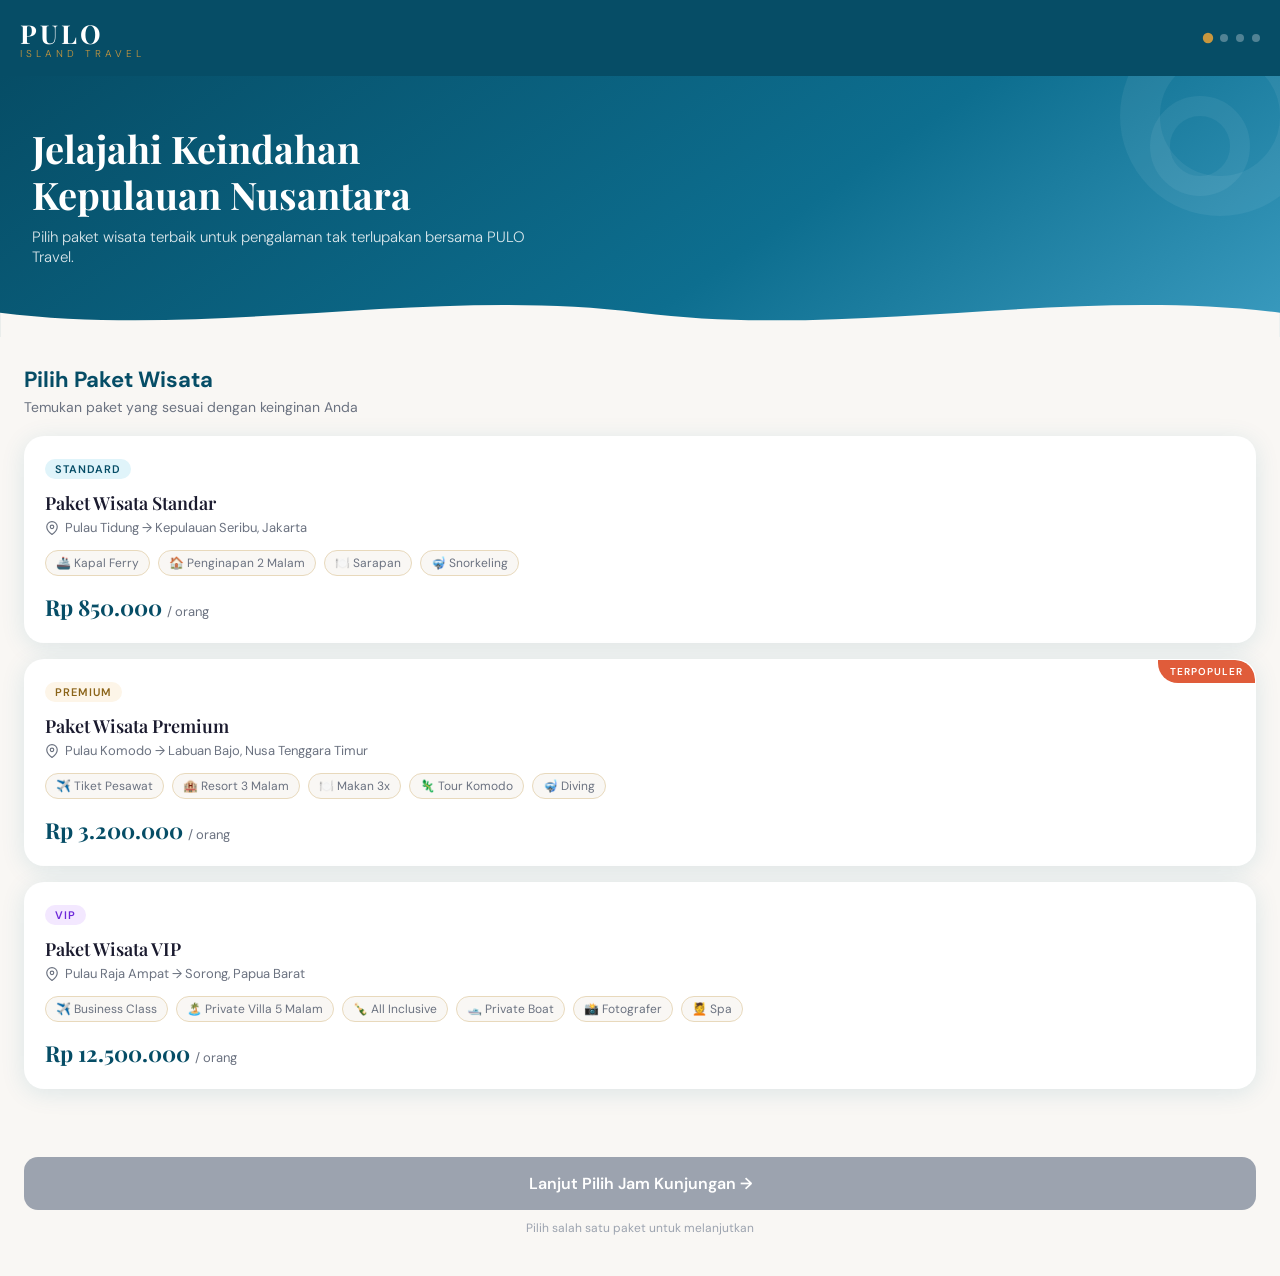
==== index.html @ 025a425e "Rename pulo-travel.html to index.html" ====
<!DOCTYPE html>
<html lang="id">
<head>
<meta charset="UTF-8">
<meta name="viewport" content="width=device-width, initial-scale=1.0, maximum-scale=1.0">
<title>PULO — Island Travel Booking</title>
<link href="https://fonts.googleapis.com/css2?family=Playfair+Display:wght@400;600;700&family=DM+Sans:wght@300;400;500;600&display=swap" rel="stylesheet">
<style>
  *,*::before,*::after{box-sizing:border-box;margin:0;padding:0}
  :root{
    --sea:#0d6e8f;--sea-light:#e0f4fa;--sea-mid:#3a9bbf;--sea-dark:#064d66;
    --sand:#f7f0e3;--sand-deep:#e8d9bc;--coral:#e05c3a;--coral-light:#fdf1ee;
    --gold:#c8973e;--gold-light:#fdf5e8;
    --text:#1a1a2e;--text-muted:#6b7280;--text-light:#9ca3af;
    --white:#ffffff;--bg:#f9f7f4;
    --r:14px;--r-lg:20px;--r-xl:28px;
    --shadow:0 4px 24px rgba(13,110,143,0.12);
    --shadow-lg:0 8px 40px rgba(13,110,143,0.18);
  }
  html{scroll-behavior:smooth}
  body{font-family:'DM Sans',sans-serif;background:var(--bg);color:var(--text);min-height:100vh;overflow-x:hidden}
  h1,h2,h3,h4{font-family:'Playfair Display',serif}

  /* PAGE SYSTEM */
  .page{display:none;min-height:100vh;animation:fadeIn 0.4s ease}
  .page.active{display:block}
  @keyframes fadeIn{from{opacity:0;transform:translateY(16px)}to{opacity:1;transform:translateY(0)}}

  /* HEADER */
  .header{background:var(--sea-dark);padding:16px 20px;display:flex;align-items:center;justify-content:space-between;position:sticky;top:0;z-index:100}
  .logo{font-family:'Playfair Display',serif;font-size:26px;font-weight:700;color:var(--white);letter-spacing:3px}
  .logo span{color:var(--gold);font-size:10px;display:block;letter-spacing:4px;font-family:'DM Sans',sans-serif;font-weight:300;margin-top:-4px}
  .step-indicator{display:flex;gap:8px;align-items:center}
  .step-dot{width:8px;height:8px;border-radius:50%;background:rgba(255,255,255,0.3);transition:all 0.3s}
  .step-dot.active{background:var(--gold);transform:scale(1.3)}
  .step-dot.done{background:rgba(255,255,255,0.7)}

  /* HERO */
  .hero{position:relative;overflow:hidden;background:linear-gradient(145deg,var(--sea-dark) 0%,var(--sea) 60%,var(--sea-mid) 100%);padding:40px 20px 60px;color:var(--white)}
  .hero-waves{position:absolute;bottom:-2px;left:0;right:0}
  .hero h2{font-size:clamp(26px,5vw,38px);font-weight:700;line-height:1.2;margin-bottom:10px}
  .hero p{font-size:15px;opacity:0.85;font-weight:300;max-width:500px}
  .wave-decoration{position:absolute;top:-60px;right:-40px;width:200px;height:200px;border-radius:50%;border:40px solid rgba(255,255,255,0.06)}
  .wave-decoration2{position:absolute;top:20px;right:30px;width:100px;height:100px;border-radius:50%;border:20px solid rgba(255,255,255,0.06)}

  /* CARDS */
  .section{padding:24px 16px}
  .card{background:var(--white);border-radius:var(--r-lg);padding:20px;margin-bottom:16px;box-shadow:var(--shadow);border:1.5px solid transparent;cursor:pointer;transition:all 0.25s;position:relative;overflow:hidden}
  .card:hover{transform:translateY(-2px);box-shadow:var(--shadow-lg)}
  .card.selected{border-color:var(--sea);background:linear-gradient(135deg,#f0fafd,var(--white))}
  .card.selected::after{content:'✓';position:absolute;top:14px;right:16px;width:28px;height:28px;background:var(--sea);color:white;border-radius:50%;display:flex;align-items:center;justify-content:center;font-size:14px;font-weight:600}
  .card-badge{display:inline-block;font-size:11px;font-weight:600;padding:3px 10px;border-radius:20px;text-transform:uppercase;letter-spacing:1px;margin-bottom:12px}
  .badge-standard{background:var(--sea-light);color:var(--sea-dark)}
  .badge-premium{background:var(--gold-light);color:#8b6419}
  .badge-vip{background:#f3e8ff;color:#6d28d9}
  .card-title{font-size:18px;font-weight:600;margin-bottom:4px}
  .card-dest{font-size:13px;color:var(--text-muted);margin-bottom:14px;display:flex;align-items:center;gap:6px}
  .card-dest svg{flex-shrink:0}
  .card-features{display:flex;flex-wrap:wrap;gap:8px;margin-bottom:16px}
  .feature-tag{font-size:12px;background:var(--bg);color:var(--text-muted);padding:4px 10px;border-radius:20px;border:1px solid var(--sand-deep)}
  .card-price{font-family:'Playfair Display',serif;font-size:22px;font-weight:700;color:var(--sea-dark)}
  .card-price span{font-size:13px;font-family:'DM Sans',sans-serif;font-weight:400;color:var(--text-muted)}
  .popular-badge{position:absolute;top:0;right:0;background:var(--coral);color:white;font-size:10px;font-weight:600;padding:5px 12px;border-radius:0 var(--r-lg) 0 var(--r-lg);letter-spacing:1px}

  /* BUTTONS */
  .btn{width:100%;padding:16px;border:none;border-radius:var(--r);font-family:'DM Sans',sans-serif;font-size:16px;font-weight:600;cursor:pointer;transition:all 0.2s;display:flex;align-items:center;justify-content:center;gap:8px}
  .btn-primary{background:var(--sea-dark);color:var(--white)}
  .btn-primary:hover{background:var(--sea);transform:translateY(-1px)}
  .btn-primary:active{transform:scale(0.98)}
  .btn-primary:disabled{background:var(--text-light);cursor:not-allowed;transform:none}
  .btn-outline{background:transparent;color:var(--sea-dark);border:2px solid var(--sea-dark)}
  .btn-outline:hover{background:var(--sea-light)}
  .btn-coral{background:var(--coral);color:white}
  .btn-coral:hover{background:#c44e2e}
  .btn-ghost{background:transparent;color:var(--text-muted);border:1.5px solid var(--sand-deep)}
  .btn-ghost:hover{background:var(--sand)}
  .btn-group{display:flex;flex-direction:column;gap:10px;padding:20px 16px 32px}
  .btn-row{display:flex;gap:10px}
  .btn-row .btn{flex:1}

  /* TIME SLOTS */
  .time-slot{background:var(--white);border-radius:var(--r);padding:18px 20px;margin-bottom:12px;border:2px solid var(--sand-deep);cursor:pointer;transition:all 0.2s;display:flex;align-items:center;gap:16px}
  .time-slot:hover{border-color:var(--sea-mid);background:var(--sea-light)}
  .time-slot.selected{border-color:var(--sea);background:linear-gradient(135deg,#e0f4fa,var(--white))}
  .time-icon{width:48px;height:48px;border-radius:12px;display:flex;align-items:center;justify-content:center;font-size:22px;flex-shrink:0}
  .slot-morning .time-icon{background:#fff8e1}
  .slot-afternoon .time-icon{background:#fff3e0}
  .slot-evening .time-icon{background:#e8eaf6}
  .slot-info h4{font-size:16px;font-weight:600;margin-bottom:2px}
  .slot-info p{font-size:13px;color:var(--text-muted)}
  .slot-time{margin-left:auto;font-family:'Playfair Display',serif;font-size:20px;font-weight:700;color:var(--sea-dark)}
  .time-slot.selected .slot-time{color:var(--sea)}

  /* FORM */
  .form-group{margin-bottom:18px}
  .form-label{display:block;font-size:13px;font-weight:600;color:var(--text-muted);margin-bottom:8px;text-transform:uppercase;letter-spacing:0.5px}
  .form-input{width:100%;padding:14px 16px;border:2px solid var(--sand-deep);border-radius:var(--r);font-size:15px;font-family:'DM Sans',sans-serif;background:var(--white);color:var(--text);transition:border-color 0.2s;outline:none}
  .form-input:focus{border-color:var(--sea);background:#fafeff}
  .form-input::placeholder{color:var(--text-light)}
  .radio-group{display:flex;gap:10px}
  .radio-opt{flex:1;padding:12px;border:2px solid var(--sand-deep);border-radius:var(--r);cursor:pointer;text-align:center;font-size:14px;font-weight:500;transition:all 0.2s;color:var(--text-muted)}
  .radio-opt.selected{border-color:var(--sea);background:var(--sea-light);color:var(--sea-dark);font-weight:600}
  .age-input{display:flex;align-items:center;gap:12px}
  .age-btn{width:44px;height:44px;border:2px solid var(--sand-deep);border-radius:10px;font-size:20px;font-weight:300;cursor:pointer;display:flex;align-items:center;justify-content:center;background:var(--white);color:var(--text);transition:all 0.2s;flex-shrink:0}
  .age-btn:hover{border-color:var(--sea);color:var(--sea)}
  .age-display{flex:1;text-align:center;font-size:28px;font-family:'Playfair Display',serif;font-weight:700;color:var(--sea-dark)}

  /* MODAL CONFIRM */
  .modal-overlay{position:fixed;inset:0;background:rgba(6,77,102,0.5);z-index:200;display:flex;align-items:flex-end;justify-content:center;padding:0;opacity:0;pointer-events:none;transition:opacity 0.3s}
  .modal-overlay.show{opacity:1;pointer-events:all}
  .modal{background:var(--white);border-radius:var(--r-xl) var(--r-xl) 0 0;padding:28px 20px 40px;width:100%;max-width:500px;transform:translateY(100%);transition:transform 0.35s cubic-bezier(0.34,1.56,0.64,1)}
  .modal-overlay.show .modal{transform:translateY(0)}
  .modal-handle{width:44px;height:4px;background:var(--sand-deep);border-radius:2px;margin:0 auto 20px}
  .modal h3{font-size:20px;margin-bottom:8px}
  .modal p{font-size:14px;color:var(--text-muted);margin-bottom:24px;line-height:1.6}
  .modal-buttons{display:flex;flex-direction:column;gap:10px}

  /* SUMMARY PAGE */
  .summary-section{background:var(--white);border-radius:var(--r-lg);padding:20px;margin-bottom:16px;box-shadow:0 2px 12px rgba(0,0,0,0.05)}
  .summary-header{display:flex;align-items:center;gap:10px;margin-bottom:16px;padding-bottom:12px;border-bottom:1.5px solid var(--sand)}
  .summary-icon{width:36px;height:36px;border-radius:10px;background:var(--sea-light);display:flex;align-items:center;justify-content:center;font-size:18px}
  .summary-title{font-size:15px;font-weight:600;color:var(--sea-dark)}
  .summary-row{display:flex;justify-content:space-between;align-items:flex-start;padding:8px 0;border-bottom:1px solid var(--bg)}
  .summary-row:last-child{border-bottom:none}
  .summary-key{font-size:13px;color:var(--text-muted);flex:1}
  .summary-val{font-size:14px;font-weight:500;color:var(--text);text-align:right;flex:1.2}
  .total-section{background:var(--sea-dark);border-radius:var(--r-lg);padding:20px;margin-bottom:16px;color:white}
  .total-section .t1{font-size:13px;opacity:0.7;margin-bottom:4px}
  .total-section .t2{font-family:'Playfair Display',serif;font-size:28px;font-weight:700}
  .total-section .t3{font-size:12px;opacity:0.6;margin-top:4px}
  .booking-id{background:var(--gold-light);border:1.5px dashed var(--gold);border-radius:var(--r);padding:14px 16px;text-align:center;margin-bottom:16px}
  .booking-id span{font-size:11px;color:var(--gold);font-weight:600;text-transform:uppercase;letter-spacing:1px;display:block;margin-bottom:4px}
  .booking-id strong{font-family:'Playfair Display',serif;font-size:20px;color:#8b6419;letter-spacing:2px}
  .success-banner{background:linear-gradient(135deg,#e8f5e9,#f1f8e9);border:1.5px solid #a5d6a7;border-radius:var(--r-lg);padding:16px 20px;margin-bottom:16px;display:flex;gap:14px;align-items:flex-start}
  .success-icon{font-size:24px;flex-shrink:0;margin-top:2px}
  .success-text h4{font-size:14px;color:#2e7d32;font-weight:600;margin-bottom:4px}
  .success-text p{font-size:13px;color:#388e3c;line-height:1.5}

  /* SECTION TITLE */
  .section-title{font-size:22px;font-weight:700;color:var(--sea-dark);margin-bottom:4px}
  .section-sub{font-size:14px;color:var(--text-muted);margin-bottom:20px}

  /* PAGE HEADER for inner pages */
  .page-header{background:var(--sea-dark);padding:20px 16px;color:var(--white)}
  .back-btn{display:flex;align-items:center;gap:8px;background:rgba(255,255,255,0.12);border:none;color:white;padding:8px 14px;border-radius:30px;font-size:13px;font-weight:500;cursor:pointer;margin-bottom:14px;font-family:'DM Sans',sans-serif}
  .back-btn:hover{background:rgba(255,255,255,0.2)}
  .page-title{font-size:22px;font-weight:700;line-height:1.3}
  .page-subtitle{font-size:13px;opacity:0.75;margin-top:4px}
  .progress-bar{height:3px;background:rgba(255,255,255,0.15);margin-top:16px;border-radius:2px;overflow:hidden}
  .progress-fill{height:100%;background:var(--gold);border-radius:2px;transition:width 0.5s ease}

  /* Selected package info pill */
  .pkg-pill{display:flex;align-items:center;gap:10px;background:rgba(255,255,255,0.12);border-radius:var(--r);padding:10px 14px;margin-bottom:16px}
  .pkg-pill .pkg-name{font-size:14px;font-weight:600}
  .pkg-pill .pkg-price{margin-left:auto;font-size:13px;opacity:0.85}

  @media(min-width:500px){
    .hero{padding:50px 32px 70px}
    .section{padding:28px 24px}
    .btn-group{padding:24px 24px 40px}
    .time-slot{padding:20px 24px}
  }
</style>
</head>
<body>

<!-- ===== PAGE 1: PILIH PAKET ===== -->
<div class="page active" id="page1">
  <header class="header">
    <div class="logo">PULO<span>ISLAND TRAVEL</span></div>
    <div class="step-indicator">
      <div class="step-dot active" id="d1"></div>
      <div class="step-dot" id="d2"></div>
      <div class="step-dot" id="d3"></div>
      <div class="step-dot" id="d4"></div>
    </div>
  </header>

  <div class="hero">
    <div class="wave-decoration"></div>
    <div class="wave-decoration2"></div>
    <h2>Jelajahi Keindahan<br>Kepulauan Nusantara</h2>
    <p>Pilih paket wisata terbaik untuk pengalaman tak terlupakan bersama PULO Travel.</p>
    <svg class="hero-waves" viewBox="0 0 1440 60" fill="none" xmlns="http://www.w3.org/2000/svg">
      <path d="M0,30 C240,60 480,0 720,30 C960,60 1200,0 1440,30 L1440,60 L0,60 Z" fill="#f9f7f4"/>
    </svg>
  </div>

  <div class="section">
    <p class="section-title">Pilih Paket Wisata</p>
    <p class="section-sub">Temukan paket yang sesuai dengan keinginan Anda</p>

    <!-- STANDARD -->
    <div class="card" id="card-standard" onclick="selectPackage('standard')">
      <span class="card-badge badge-standard">Standard</span>
      <h3 class="card-title">Paket Wisata Standar</h3>
      <p class="card-dest">
        <svg width="14" height="14" viewBox="0 0 24 24" fill="none" stroke="currentColor" stroke-width="2"><path d="M21 10c0 7-9 13-9 13s-9-6-9-13a9 9 0 0 1 18 0z"/><circle cx="12" cy="10" r="3"/></svg>
        Pulau Tidung → Kepulauan Seribu, Jakarta
      </p>
      <div class="card-features">
        <span class="feature-tag">🚢 Kapal Ferry</span>
        <span class="feature-tag">🏠 Penginapan 2 Malam</span>
        <span class="feature-tag">🍽️ Sarapan</span>
        <span class="feature-tag">🤿 Snorkeling</span>
      </div>
      <div class="card-price">Rp 850.000 <span>/ orang</span></div>
    </div>

    <!-- PREMIUM -->
    <div class="card" id="card-premium" onclick="selectPackage('premium')">
      <span class="popular-badge">TERPOPULER</span>
      <span class="card-badge badge-premium">Premium</span>
      <h3 class="card-title">Paket Wisata Premium</h3>
      <p class="card-dest">
        <svg width="14" height="14" viewBox="0 0 24 24" fill="none" stroke="currentColor" stroke-width="2"><path d="M21 10c0 7-9 13-9 13s-9-6-9-13a9 9 0 0 1 18 0z"/><circle cx="12" cy="10" r="3"/></svg>
        Pulau Komodo → Labuan Bajo, Nusa Tenggara Timur
      </p>
      <div class="card-features">
        <span class="feature-tag">✈️ Tiket Pesawat</span>
        <span class="feature-tag">🏨 Resort 3 Malam</span>
        <span class="feature-tag">🍽️ Makan 3x</span>
        <span class="feature-tag">🦎 Tour Komodo</span>
        <span class="feature-tag">🤿 Diving</span>
      </div>
      <div class="card-price">Rp 3.200.000 <span>/ orang</span></div>
    </div>

    <!-- VIP -->
    <div class="card" id="card-vip" onclick="selectPackage('vip')">
      <span class="card-badge" style="background:#f3e8ff;color:#6d28d9">VIP</span>
      <h3 class="card-title">Paket Wisata VIP</h3>
      <p class="card-dest">
        <svg width="14" height="14" viewBox="0 0 24 24" fill="none" stroke="currentColor" stroke-width="2"><path d="M21 10c0 7-9 13-9 13s-9-6-9-13a9 9 0 0 1 18 0z"/><circle cx="12" cy="10" r="3"/></svg>
        Pulau Raja Ampat → Sorong, Papua Barat
      </p>
      <div class="card-features">
        <span class="feature-tag">✈️ Business Class</span>
        <span class="feature-tag">🏝️ Private Villa 5 Malam</span>
        <span class="feature-tag">🍾 All Inclusive</span>
        <span class="feature-tag">🛥️ Private Boat</span>
        <span class="feature-tag">📸 Fotografer</span>
        <span class="feature-tag">💆 Spa</span>
      </div>
      <div class="card-price">Rp 12.500.000 <span>/ orang</span></div>
    </div>
  </div>

  <div class="btn-group">
    <button class="btn btn-primary" id="btn-next1" disabled onclick="goToPage(2)">
      Lanjut Pilih Jam Kunjungan →
    </button>
    <p style="text-align:center;font-size:12px;color:var(--text-light)">Pilih salah satu paket untuk melanjutkan</p>
  </div>
</div>

<!-- ===== PAGE 2: PILIH JAM ===== -->
<div class="page" id="page2">
  <div class="page-header">
    <button class="back-btn" onclick="goToPage(1)">← Kembali</button>
    <h2 class="page-title">Pilih Jam Kunjungan</h2>
    <p class="page-subtitle">Tentukan waktu terbaik untuk wisata Anda</p>
    <div class="progress-bar"><div class="progress-fill" style="width:50%"></div></div>
  </div>

  <div class="section">
    <div class="pkg-pill" id="pkg-pill-p2">
      <span>🏝️</span>
      <span class="pkg-name" id="p2-pkg-name">Paket Premium</span>
      <span class="pkg-price" id="p2-pkg-price">Rp 3.200.000</span>
    </div>

    <p class="section-title">Sesi Kunjungan</p>
    <p class="section-sub">Pilih satu sesi waktu kunjungan ke destinasi wisata</p>

    <div class="time-slot slot-morning" id="slot-morning" onclick="selectSlot('morning')">
      <div class="time-icon">🌅</div>
      <div class="slot-info">
        <h4>Sesi Pagi</h4>
        <p>Udara segar, cahaya emas — terbaik untuk foto alam</p>
      </div>
      <div class="slot-time">07:00</div>
    </div>

    <div class="time-slot slot-afternoon" id="slot-afternoon" onclick="selectSlot('afternoon')">
      <div class="time-icon">☀️</div>
      <div class="slot-info">
        <h4>Sesi Siang</h4>
        <p>Aktivitas air penuh semangat di bawah terik matahari</p>
      </div>
      <div class="slot-time">13:00</div>
    </div>

    <div class="time-slot slot-evening" id="slot-evening" onclick="selectSlot('evening')">
      <div class="time-icon">🌇</div>
      <div class="slot-info">
        <h4>Sesi Sore</h4>
        <p>Sunset terbaik dan suasana romantis menjelang malam</p>
      </div>
      <div class="slot-time">16:30</div>
    </div>
  </div>

  <div class="btn-group">
    <button class="btn btn-primary" id="btn-next2" disabled onclick="goToPage(3)">
      Lanjut Isi Data Diri →
    </button>
    <button class="btn btn-ghost" onclick="goToPage(1)">← Kembali ke Pilih Paket</button>
  </div>
</div>

<!-- ===== PAGE 3: DATA DIRI ===== -->
<div class="page" id="page3">
  <div class="page-header">
    <button class="back-btn" onclick="goToPage(2)">← Kembali</button>
    <h2 class="page-title">Data Diri Pemesan</h2>
    <p class="page-subtitle">Lengkapi informasi Anda dengan benar</p>
    <div class="progress-bar"><div class="progress-fill" style="width:75%"></div></div>
  </div>

  <div class="section">
    <div class="pkg-pill" id="pkg-pill-p3">
      <span>🏝️</span>
      <span class="pkg-name" id="p3-pkg-name">Paket Premium</span>
      <span style="margin-left:auto;font-size:12px;opacity:0.8" id="p3-slot-name">🌅 07:00 Pagi</span>
    </div>

    <div class="form-group">
      <label class="form-label">Nama Lengkap</label>
      <input class="form-input" type="text" id="inp-nama" placeholder="Masukkan nama lengkap Anda" oninput="checkForm()">
    </div>

    <div class="form-group">
      <label class="form-label">Jenis Kelamin</label>
      <div class="radio-group">
        <div class="radio-opt" id="opt-l" onclick="selectGender('Laki-laki')">👨 Laki-laki</div>
        <div class="radio-opt" id="opt-p" onclick="selectGender('Perempuan')">👩 Perempuan</div>
      </div>
    </div>

    <div class="form-group">
      <label class="form-label">Umur</label>
      <div class="age-input">
        <button class="age-btn" onclick="changeAge(-1)">−</button>
        <div class="age-display" id="age-display">25</div>
        <button class="age-btn" onclick="changeAge(1)">+</button>
      </div>
      <input type="hidden" id="inp-umur" value="25">
    </div>
  </div>

  <div class="btn-group">
    <button class="btn btn-primary" id="btn-next3" disabled onclick="showConfirm()">
      Lanjut ke Konfirmasi →
    </button>
    <button class="btn btn-ghost" onclick="goToPage(2)">← Kembali ke Pilih Jam</button>
  </div>
</div>

<!-- MODAL KONFIRMASI -->
<div class="modal-overlay" id="modal-confirm">
  <div class="modal">
    <div class="modal-handle"></div>
    <h3>Konfirmasi Pesanan</h3>
    <p>Apakah data yang Anda masukkan sudah benar? Pesanan akan segera diproses setelah konfirmasi.</p>
    <div style="background:var(--bg);border-radius:var(--r);padding:14px 16px;margin-bottom:20px">
      <div style="display:flex;justify-content:space-between;font-size:13px;margin-bottom:6px">
        <span style="color:var(--text-muted)">Nama</span>
        <strong id="confirm-nama">—</strong>
      </div>
      <div style="display:flex;justify-content:space-between;font-size:13px;margin-bottom:6px">
        <span style="color:var(--text-muted)">Paket</span>
        <strong id="confirm-paket">—</strong>
      </div>
      <div style="display:flex;justify-content:space-between;font-size:13px">
        <span style="color:var(--text-muted)">Total</span>
        <strong id="confirm-total" style="color:var(--sea-dark)">—</strong>
      </div>
    </div>
    <div class="modal-buttons">
      <button class="btn btn-primary" onclick="confirmBooking()">✓ Ya, Konfirmasi Pesanan</button>
      <button class="btn btn-ghost" onclick="closeConfirm()">✕ Batalkan — Koreksi Data</button>
    </div>
  </div>
</div>

<!-- ===== PAGE 4: RINGKASAN PESANAN ===== -->
<div class="page" id="page4">
  <div class="page-header">
    <h2 class="page-title">Pesanan Berhasil! 🎉</h2>
    <p class="page-subtitle">Detail pemesanan Anda tersimpan di bawah ini</p>
    <div class="progress-bar"><div class="progress-fill" style="width:100%"></div></div>
  </div>

  <div class="section">

    <div class="success-banner">
      <div class="success-icon">✅</div>
      <div class="success-text">
        <h4>Pesanan Dikonfirmasi</h4>
        <p>Tim PULO Travel akan menghubungi Anda dalam 1×24 jam untuk konfirmasi lebih lanjut.</p>
      </div>
    </div>

    <div class="booking-id">
      <span>Nomor Booking</span>
      <strong id="booking-number">PULO-240601-0001</strong>
    </div>

    <!-- DATA PAKET -->
    <div class="summary-section">
      <div class="summary-header">
        <div class="summary-icon">🏝️</div>
        <span class="summary-title">Detail Paket</span>
      </div>
      <div class="summary-row">
        <span class="summary-key">Nama Paket</span>
        <span class="summary-val" id="s-paket">—</span>
      </div>
      <div class="summary-row">
        <span class="summary-key">Destinasi</span>
        <span class="summary-val" id="s-dest">—</span>
      </div>
      <div class="summary-row">
        <span class="summary-key">Tujuan</span>
        <span class="summary-val" id="s-tujuan">—</span>
      </div>
      <div class="summary-row">
        <span class="summary-key">Fasilitas</span>
        <span class="summary-val" id="s-fasilitas">—</span>
      </div>
    </div>

    <!-- DATA JAM -->
    <div class="summary-section">
      <div class="summary-header">
        <div class="summary-icon">🕐</div>
        <span class="summary-title">Jadwal Kunjungan</span>
      </div>
      <div class="summary-row">
        <span class="summary-key">Sesi</span>
        <span class="summary-val" id="s-sesi">—</span>
      </div>
      <div class="summary-row">
        <span class="summary-key">Jam Kunjungan</span>
        <span class="summary-val" id="s-jam">—</span>
      </div>
    </div>

    <!-- DATA DIRI -->
    <div class="summary-section">
      <div class="summary-header">
        <div class="summary-icon">👤</div>
        <span class="summary-title">Data Pemesan</span>
      </div>
      <div class="summary-row">
        <span class="summary-key">Nama Lengkap</span>
        <span class="summary-val" id="s-nama">—</span>
      </div>
      <div class="summary-row">
        <span class="summary-key">Jenis Kelamin</span>
        <span class="summary-val" id="s-gender">—</span>
      </div>
      <div class="summary-row">
        <span class="summary-key">Umur</span>
        <span class="summary-val" id="s-umur">—</span>
      </div>
    </div>

    <!-- TOTAL HARGA -->
    <div class="total-section">
      <p class="t1">Total Pembayaran</p>
      <p class="t2" id="s-total">Rp 0</p>
      <p class="t3">Harga sudah termasuk pajak dan biaya layanan</p>
    </div>

  </div>

  <div class="btn-group">
    <button class="btn btn-primary" onclick="goToPage(1); resetAll()">
      Buat Pesanan Baru
    </button>
    <p style="text-align:center;font-size:12px;color:var(--text-light);padding-bottom:8px">
      Simpan nomor booking Anda sebagai referensi
    </p>
  </div>
</div>

<script>
  const packages = {
    standard: {
      name: 'Paket Standar',
      badge: 'Standard',
      dest: 'Pulau Tidung',
      tujuan: 'Kepulauan Seribu, Jakarta',
      price: 850000,
      priceStr: 'Rp 850.000',
      fasilitas: 'Kapal Ferry, Penginapan 2 Malam, Sarapan, Snorkeling'
    },
    premium: {
      name: 'Paket Premium',
      badge: 'Premium',
      dest: 'Pulau Komodo',
      tujuan: 'Labuan Bajo, Nusa Tenggara Timur',
      price: 3200000,
      priceStr: 'Rp 3.200.000',
      fasilitas: 'Tiket Pesawat, Resort 3 Malam, Makan 3x, Tour Komodo, Diving'
    },
    vip: {
      name: 'Paket VIP',
      badge: 'VIP',
      dest: 'Pulau Raja Ampat',
      tujuan: 'Sorong, Papua Barat',
      price: 12500000,
      priceStr: 'Rp 12.500.000',
      fasilitas: 'Business Class, Private Villa 5 Malam, All Inclusive, Private Boat, Fotografer, Spa'
    }
  };

  const slots = {
    morning: { name: 'Sesi Pagi', emoji: '🌅', time: '07:00', label: '07:00 — Sesi Pagi' },
    afternoon: { name: 'Sesi Siang', emoji: '☀️', time: '13:00', label: '13:00 — Sesi Siang' },
    evening: { name: 'Sesi Sore', emoji: '🌇', time: '16:30', label: '16:30 — Sesi Sore' }
  };

  let state = { pkg: null, slot: null, nama: '', gender: null, umur: 25 };

  function goToPage(n) {
    document.querySelectorAll('.page').forEach(p => p.classList.remove('active'));
    document.getElementById('page' + n).classList.add('active');
    document.querySelectorAll('.step-dot').forEach((d, i) => {
      d.classList.remove('active', 'done');
      if (i + 1 < n) d.classList.add('done');
      if (i + 1 === n) d.classList.add('active');
    });
    window.scrollTo(0, 0);
    if (n === 2) updatePage2();
    if (n === 3) updatePage3();
  }

  function selectPackage(key) {
    state.pkg = key;
    ['standard', 'premium', 'vip'].forEach(k => {
      document.getElementById('card-' + k).classList.toggle('selected', k === key);
    });
    document.getElementById('btn-next1').disabled = false;
    document.getElementById('btn-next1').textContent = 'Lanjut Pilih Jam Kunjungan →';
  }

  function updatePage2() {
    if (!state.pkg) return;
    const p = packages[state.pkg];
    document.getElementById('p2-pkg-name').textContent = p.name;
    document.getElementById('p2-pkg-price').textContent = p.priceStr;
  }

  function selectSlot(key) {
    state.slot = key;
    ['morning', 'afternoon', 'evening'].forEach(k => {
      document.getElementById('slot-' + k).classList.toggle('selected', k === key);
    });
    document.getElementById('btn-next2').disabled = false;
  }

  function updatePage3() {
    if (!state.pkg || !state.slot) return;
    const p = packages[state.pkg];
    const s = slots[state.slot];
    document.getElementById('p3-pkg-name').textContent = p.name;
    document.getElementById('p3-slot-name').textContent = s.emoji + ' ' + s.time + ' ' + s.name;
  }

  function selectGender(g) {
    state.gender = g;
    document.getElementById('opt-l').classList.toggle('selected', g === 'Laki-laki');
    document.getElementById('opt-p').classList.toggle('selected', g === 'Perempuan');
    checkForm();
  }

  function changeAge(delta) {
    state.umur = Math.max(1, Math.min(99, state.umur + delta));
    document.getElementById('age-display').textContent = state.umur;
    document.getElementById('inp-umur').value = state.umur;
  }

  function checkForm() {
    state.nama = document.getElementById('inp-nama').value.trim();
    const ok = state.nama.length >= 2 && state.gender !== null;
    document.getElementById('btn-next3').disabled = !ok;
  }

  function showConfirm() {
    const p = packages[state.pkg];
    document.getElementById('confirm-nama').textContent = state.nama;
    document.getElementById('confirm-paket').textContent = p.name;
    document.getElementById('confirm-total').textContent = p.priceStr + ' / orang';
    document.getElementById('modal-confirm').classList.add('show');
  }

  function closeConfirm() {
    document.getElementById('modal-confirm').classList.remove('show');
  }

  function confirmBooking() {
    closeConfirm();
    const p = packages[state.pkg];
    const s = slots[state.slot];
    const now = new Date();
    const bookId = 'PULO-' + now.getFullYear().toString().slice(-2) +
      String(now.getMonth()+1).padStart(2,'0') + String(now.getDate()).padStart(2,'0') +
      '-' + String(Math.floor(Math.random() * 9000) + 1000);

    document.getElementById('booking-number').textContent = bookId;
    document.getElementById('s-paket').textContent = p.name + ' (' + p.badge + ')';
    document.getElementById('s-dest').textContent = p.dest;
    document.getElementById('s-tujuan').textContent = p.tujuan;
    document.getElementById('s-fasilitas').textContent = p.fasilitas;
    document.getElementById('s-sesi').textContent = s.emoji + ' ' + s.name;
    document.getElementById('s-jam').textContent = s.time + ' WIB';
    document.getElementById('s-nama').textContent = state.nama;
    document.getElementById('s-gender').textContent = state.gender;
    document.getElementById('s-umur').textContent = state.umur + ' tahun';
    document.getElementById('s-total').textContent = 'Rp ' + p.price.toLocaleString('id-ID');

    goToPage(4);
  }

  function resetAll() {
    state = { pkg: null, slot: null, nama: '', gender: null, umur: 25 };
    ['standard','premium','vip'].forEach(k => document.getElementById('card-'+k).classList.remove('selected'));
    ['morning','afternoon','evening'].forEach(k => document.getElementById('slot-'+k).classList.remove('selected'));
    document.getElementById('inp-nama').value = '';
    document.getElementById('opt-l').classList.remove('selected');
    document.getElementById('opt-p').classList.remove('selected');
    document.getElementById('age-display').textContent = '25';
    document.getElementById('inp-umur').value = '25';
    document.getElementById('btn-next1').disabled = true;
    document.getElementById('btn-next2').disabled = true;
    document.getElementById('btn-next3').disabled = true;
  }
</script>
</body>
</html>
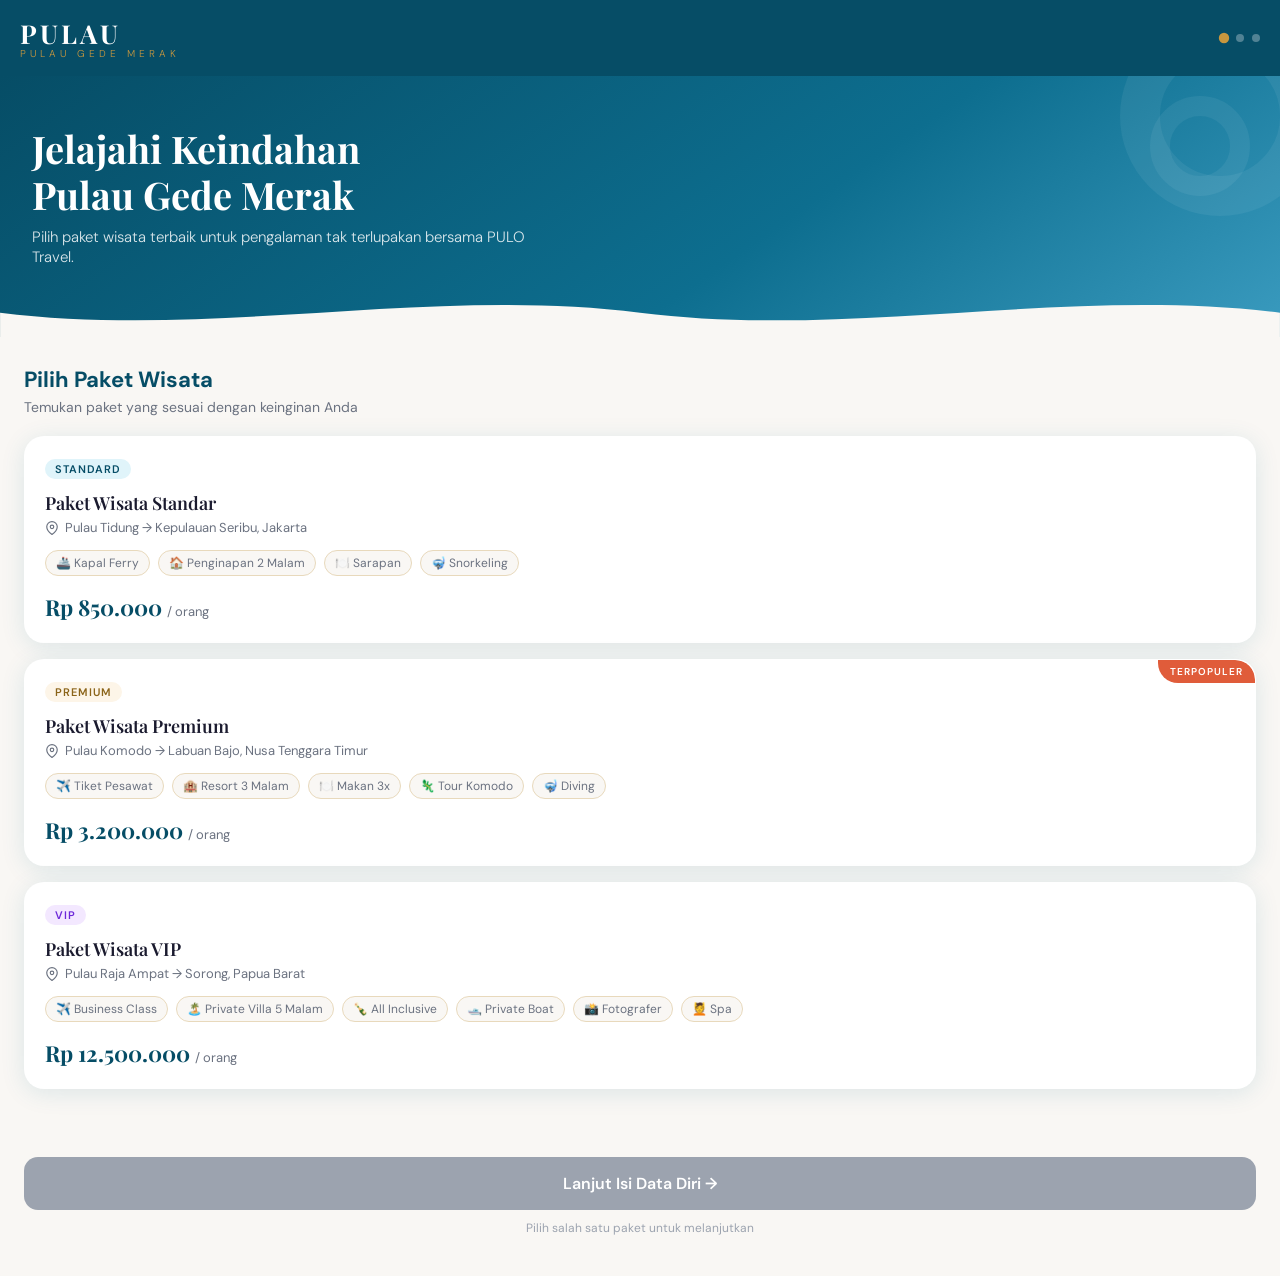
==== commit 795b6b3a: "initial commit" ====
--- a/index.html
+++ b/index.html
@@ -3,183 +3,25 @@
 <head>
 <meta charset="UTF-8">
 <meta name="viewport" content="width=device-width, initial-scale=1.0, maximum-scale=1.0">
-<title>PULO — Island Travel Booking</title>
+<title>PULAU — Pilih Paket Wisata</title>
 <link href="https://fonts.googleapis.com/css2?family=Playfair+Display:wght@400;600;700&family=DM+Sans:wght@300;400;500;600&display=swap" rel="stylesheet">
-<style>
-  *,*::before,*::after{box-sizing:border-box;margin:0;padding:0}
-  :root{
-    --sea:#0d6e8f;--sea-light:#e0f4fa;--sea-mid:#3a9bbf;--sea-dark:#064d66;
-    --sand:#f7f0e3;--sand-deep:#e8d9bc;--coral:#e05c3a;--coral-light:#fdf1ee;
-    --gold:#c8973e;--gold-light:#fdf5e8;
-    --text:#1a1a2e;--text-muted:#6b7280;--text-light:#9ca3af;
-    --white:#ffffff;--bg:#f9f7f4;
-    --r:14px;--r-lg:20px;--r-xl:28px;
-    --shadow:0 4px 24px rgba(13,110,143,0.12);
-    --shadow-lg:0 8px 40px rgba(13,110,143,0.18);
-  }
-  html{scroll-behavior:smooth}
-  body{font-family:'DM Sans',sans-serif;background:var(--bg);color:var(--text);min-height:100vh;overflow-x:hidden}
-  h1,h2,h3,h4{font-family:'Playfair Display',serif}
-
-  /* PAGE SYSTEM */
-  .page{display:none;min-height:100vh;animation:fadeIn 0.4s ease}
-  .page.active{display:block}
-  @keyframes fadeIn{from{opacity:0;transform:translateY(16px)}to{opacity:1;transform:translateY(0)}}
-
-  /* HEADER */
-  .header{background:var(--sea-dark);padding:16px 20px;display:flex;align-items:center;justify-content:space-between;position:sticky;top:0;z-index:100}
-  .logo{font-family:'Playfair Display',serif;font-size:26px;font-weight:700;color:var(--white);letter-spacing:3px}
-  .logo span{color:var(--gold);font-size:10px;display:block;letter-spacing:4px;font-family:'DM Sans',sans-serif;font-weight:300;margin-top:-4px}
-  .step-indicator{display:flex;gap:8px;align-items:center}
-  .step-dot{width:8px;height:8px;border-radius:50%;background:rgba(255,255,255,0.3);transition:all 0.3s}
-  .step-dot.active{background:var(--gold);transform:scale(1.3)}
-  .step-dot.done{background:rgba(255,255,255,0.7)}
-
-  /* HERO */
-  .hero{position:relative;overflow:hidden;background:linear-gradient(145deg,var(--sea-dark) 0%,var(--sea) 60%,var(--sea-mid) 100%);padding:40px 20px 60px;color:var(--white)}
-  .hero-waves{position:absolute;bottom:-2px;left:0;right:0}
-  .hero h2{font-size:clamp(26px,5vw,38px);font-weight:700;line-height:1.2;margin-bottom:10px}
-  .hero p{font-size:15px;opacity:0.85;font-weight:300;max-width:500px}
-  .wave-decoration{position:absolute;top:-60px;right:-40px;width:200px;height:200px;border-radius:50%;border:40px solid rgba(255,255,255,0.06)}
-  .wave-decoration2{position:absolute;top:20px;right:30px;width:100px;height:100px;border-radius:50%;border:20px solid rgba(255,255,255,0.06)}
-
-  /* CARDS */
-  .section{padding:24px 16px}
-  .card{background:var(--white);border-radius:var(--r-lg);padding:20px;margin-bottom:16px;box-shadow:var(--shadow);border:1.5px solid transparent;cursor:pointer;transition:all 0.25s;position:relative;overflow:hidden}
-  .card:hover{transform:translateY(-2px);box-shadow:var(--shadow-lg)}
-  .card.selected{border-color:var(--sea);background:linear-gradient(135deg,#f0fafd,var(--white))}
-  .card.selected::after{content:'✓';position:absolute;top:14px;right:16px;width:28px;height:28px;background:var(--sea);color:white;border-radius:50%;display:flex;align-items:center;justify-content:center;font-size:14px;font-weight:600}
-  .card-badge{display:inline-block;font-size:11px;font-weight:600;padding:3px 10px;border-radius:20px;text-transform:uppercase;letter-spacing:1px;margin-bottom:12px}
-  .badge-standard{background:var(--sea-light);color:var(--sea-dark)}
-  .badge-premium{background:var(--gold-light);color:#8b6419}
-  .badge-vip{background:#f3e8ff;color:#6d28d9}
-  .card-title{font-size:18px;font-weight:600;margin-bottom:4px}
-  .card-dest{font-size:13px;color:var(--text-muted);margin-bottom:14px;display:flex;align-items:center;gap:6px}
-  .card-dest svg{flex-shrink:0}
-  .card-features{display:flex;flex-wrap:wrap;gap:8px;margin-bottom:16px}
-  .feature-tag{font-size:12px;background:var(--bg);color:var(--text-muted);padding:4px 10px;border-radius:20px;border:1px solid var(--sand-deep)}
-  .card-price{font-family:'Playfair Display',serif;font-size:22px;font-weight:700;color:var(--sea-dark)}
-  .card-price span{font-size:13px;font-family:'DM Sans',sans-serif;font-weight:400;color:var(--text-muted)}
-  .popular-badge{position:absolute;top:0;right:0;background:var(--coral);color:white;font-size:10px;font-weight:600;padding:5px 12px;border-radius:0 var(--r-lg) 0 var(--r-lg);letter-spacing:1px}
-
-  /* BUTTONS */
-  .btn{width:100%;padding:16px;border:none;border-radius:var(--r);font-family:'DM Sans',sans-serif;font-size:16px;font-weight:600;cursor:pointer;transition:all 0.2s;display:flex;align-items:center;justify-content:center;gap:8px}
-  .btn-primary{background:var(--sea-dark);color:var(--white)}
-  .btn-primary:hover{background:var(--sea);transform:translateY(-1px)}
-  .btn-primary:active{transform:scale(0.98)}
-  .btn-primary:disabled{background:var(--text-light);cursor:not-allowed;transform:none}
-  .btn-outline{background:transparent;color:var(--sea-dark);border:2px solid var(--sea-dark)}
-  .btn-outline:hover{background:var(--sea-light)}
-  .btn-coral{background:var(--coral);color:white}
-  .btn-coral:hover{background:#c44e2e}
-  .btn-ghost{background:transparent;color:var(--text-muted);border:1.5px solid var(--sand-deep)}
-  .btn-ghost:hover{background:var(--sand)}
-  .btn-group{display:flex;flex-direction:column;gap:10px;padding:20px 16px 32px}
-  .btn-row{display:flex;gap:10px}
-  .btn-row .btn{flex:1}
-
-  /* TIME SLOTS */
-  .time-slot{background:var(--white);border-radius:var(--r);padding:18px 20px;margin-bottom:12px;border:2px solid var(--sand-deep);cursor:pointer;transition:all 0.2s;display:flex;align-items:center;gap:16px}
-  .time-slot:hover{border-color:var(--sea-mid);background:var(--sea-light)}
-  .time-slot.selected{border-color:var(--sea);background:linear-gradient(135deg,#e0f4fa,var(--white))}
-  .time-icon{width:48px;height:48px;border-radius:12px;display:flex;align-items:center;justify-content:center;font-size:22px;flex-shrink:0}
-  .slot-morning .time-icon{background:#fff8e1}
-  .slot-afternoon .time-icon{background:#fff3e0}
-  .slot-evening .time-icon{background:#e8eaf6}
-  .slot-info h4{font-size:16px;font-weight:600;margin-bottom:2px}
-  .slot-info p{font-size:13px;color:var(--text-muted)}
-  .slot-time{margin-left:auto;font-family:'Playfair Display',serif;font-size:20px;font-weight:700;color:var(--sea-dark)}
-  .time-slot.selected .slot-time{color:var(--sea)}
-
-  /* FORM */
-  .form-group{margin-bottom:18px}
-  .form-label{display:block;font-size:13px;font-weight:600;color:var(--text-muted);margin-bottom:8px;text-transform:uppercase;letter-spacing:0.5px}
-  .form-input{width:100%;padding:14px 16px;border:2px solid var(--sand-deep);border-radius:var(--r);font-size:15px;font-family:'DM Sans',sans-serif;background:var(--white);color:var(--text);transition:border-color 0.2s;outline:none}
-  .form-input:focus{border-color:var(--sea);background:#fafeff}
-  .form-input::placeholder{color:var(--text-light)}
-  .radio-group{display:flex;gap:10px}
-  .radio-opt{flex:1;padding:12px;border:2px solid var(--sand-deep);border-radius:var(--r);cursor:pointer;text-align:center;font-size:14px;font-weight:500;transition:all 0.2s;color:var(--text-muted)}
-  .radio-opt.selected{border-color:var(--sea);background:var(--sea-light);color:var(--sea-dark);font-weight:600}
-  .age-input{display:flex;align-items:center;gap:12px}
-  .age-btn{width:44px;height:44px;border:2px solid var(--sand-deep);border-radius:10px;font-size:20px;font-weight:300;cursor:pointer;display:flex;align-items:center;justify-content:center;background:var(--white);color:var(--text);transition:all 0.2s;flex-shrink:0}
-  .age-btn:hover{border-color:var(--sea);color:var(--sea)}
-  .age-display{flex:1;text-align:center;font-size:28px;font-family:'Playfair Display',serif;font-weight:700;color:var(--sea-dark)}
-
-  /* MODAL CONFIRM */
-  .modal-overlay{position:fixed;inset:0;background:rgba(6,77,102,0.5);z-index:200;display:flex;align-items:flex-end;justify-content:center;padding:0;opacity:0;pointer-events:none;transition:opacity 0.3s}
-  .modal-overlay.show{opacity:1;pointer-events:all}
-  .modal{background:var(--white);border-radius:var(--r-xl) var(--r-xl) 0 0;padding:28px 20px 40px;width:100%;max-width:500px;transform:translateY(100%);transition:transform 0.35s cubic-bezier(0.34,1.56,0.64,1)}
-  .modal-overlay.show .modal{transform:translateY(0)}
-  .modal-handle{width:44px;height:4px;background:var(--sand-deep);border-radius:2px;margin:0 auto 20px}
-  .modal h3{font-size:20px;margin-bottom:8px}
-  .modal p{font-size:14px;color:var(--text-muted);margin-bottom:24px;line-height:1.6}
-  .modal-buttons{display:flex;flex-direction:column;gap:10px}
-
-  /* SUMMARY PAGE */
-  .summary-section{background:var(--white);border-radius:var(--r-lg);padding:20px;margin-bottom:16px;box-shadow:0 2px 12px rgba(0,0,0,0.05)}
-  .summary-header{display:flex;align-items:center;gap:10px;margin-bottom:16px;padding-bottom:12px;border-bottom:1.5px solid var(--sand)}
-  .summary-icon{width:36px;height:36px;border-radius:10px;background:var(--sea-light);display:flex;align-items:center;justify-content:center;font-size:18px}
-  .summary-title{font-size:15px;font-weight:600;color:var(--sea-dark)}
-  .summary-row{display:flex;justify-content:space-between;align-items:flex-start;padding:8px 0;border-bottom:1px solid var(--bg)}
-  .summary-row:last-child{border-bottom:none}
-  .summary-key{font-size:13px;color:var(--text-muted);flex:1}
-  .summary-val{font-size:14px;font-weight:500;color:var(--text);text-align:right;flex:1.2}
-  .total-section{background:var(--sea-dark);border-radius:var(--r-lg);padding:20px;margin-bottom:16px;color:white}
-  .total-section .t1{font-size:13px;opacity:0.7;margin-bottom:4px}
-  .total-section .t2{font-family:'Playfair Display',serif;font-size:28px;font-weight:700}
-  .total-section .t3{font-size:12px;opacity:0.6;margin-top:4px}
-  .booking-id{background:var(--gold-light);border:1.5px dashed var(--gold);border-radius:var(--r);padding:14px 16px;text-align:center;margin-bottom:16px}
-  .booking-id span{font-size:11px;color:var(--gold);font-weight:600;text-transform:uppercase;letter-spacing:1px;display:block;margin-bottom:4px}
-  .booking-id strong{font-family:'Playfair Display',serif;font-size:20px;color:#8b6419;letter-spacing:2px}
-  .success-banner{background:linear-gradient(135deg,#e8f5e9,#f1f8e9);border:1.5px solid #a5d6a7;border-radius:var(--r-lg);padding:16px 20px;margin-bottom:16px;display:flex;gap:14px;align-items:flex-start}
-  .success-icon{font-size:24px;flex-shrink:0;margin-top:2px}
-  .success-text h4{font-size:14px;color:#2e7d32;font-weight:600;margin-bottom:4px}
-  .success-text p{font-size:13px;color:#388e3c;line-height:1.5}
-
-  /* SECTION TITLE */
-  .section-title{font-size:22px;font-weight:700;color:var(--sea-dark);margin-bottom:4px}
-  .section-sub{font-size:14px;color:var(--text-muted);margin-bottom:20px}
-
-  /* PAGE HEADER for inner pages */
-  .page-header{background:var(--sea-dark);padding:20px 16px;color:var(--white)}
-  .back-btn{display:flex;align-items:center;gap:8px;background:rgba(255,255,255,0.12);border:none;color:white;padding:8px 14px;border-radius:30px;font-size:13px;font-weight:500;cursor:pointer;margin-bottom:14px;font-family:'DM Sans',sans-serif}
-  .back-btn:hover{background:rgba(255,255,255,0.2)}
-  .page-title{font-size:22px;font-weight:700;line-height:1.3}
-  .page-subtitle{font-size:13px;opacity:0.75;margin-top:4px}
-  .progress-bar{height:3px;background:rgba(255,255,255,0.15);margin-top:16px;border-radius:2px;overflow:hidden}
-  .progress-fill{height:100%;background:var(--gold);border-radius:2px;transition:width 0.5s ease}
-
-  /* Selected package info pill */
-  .pkg-pill{display:flex;align-items:center;gap:10px;background:rgba(255,255,255,0.12);border-radius:var(--r);padding:10px 14px;margin-bottom:16px}
-  .pkg-pill .pkg-name{font-size:14px;font-weight:600}
-  .pkg-pill .pkg-price{margin-left:auto;font-size:13px;opacity:0.85}
-
-  @media(min-width:500px){
-    .hero{padding:50px 32px 70px}
-    .section{padding:28px 24px}
-    .btn-group{padding:24px 24px 40px}
-    .time-slot{padding:20px 24px}
-  }
-</style>
+<link rel="stylesheet" href="style.css">
 </head>
 <body>
 
-<!-- ===== PAGE 1: PILIH PAKET ===== -->
-<div class="page active" id="page1">
   <header class="header">
-    <div class="logo">PULO<span>ISLAND TRAVEL</span></div>
+    <div class="logo">PULAU<span>PULAU GEDE MERAK</span></div>
     <div class="step-indicator">
-      <div class="step-dot active" id="d1"></div>
-      <div class="step-dot" id="d2"></div>
-      <div class="step-dot" id="d3"></div>
-      <div class="step-dot" id="d4"></div>
+      <div class="step-dot active"></div>
+      <div class="step-dot"></div>
+      <div class="step-dot"></div>
     </div>
   </header>
 
   <div class="hero">
     <div class="wave-decoration"></div>
     <div class="wave-decoration2"></div>
-    <h2>Jelajahi Keindahan<br>Kepulauan Nusantara</h2>
+    <h2>Jelajahi Keindahan<br>Pulau Gede Merak</h2>
     <p>Pilih paket wisata terbaik untuk pengalaman tak terlupakan bersama PULO Travel.</p>
     <svg class="hero-waves" viewBox="0 0 1440 60" fill="none" xmlns="http://www.w3.org/2000/svg">
       <path d="M0,30 C240,60 480,0 720,30 C960,60 1200,0 1440,30 L1440,60 L0,60 Z" fill="#f9f7f4"/>
@@ -228,7 +70,7 @@
 
     <!-- VIP -->
     <div class="card" id="card-vip" onclick="selectPackage('vip')">
-      <span class="card-badge" style="background:#f3e8ff;color:#6d28d9">VIP</span>
+      <span class="card-badge badge-vip">VIP</span>
       <h3 class="card-title">Paket Wisata VIP</h3>
       <p class="card-dest">
         <svg width="14" height="14" viewBox="0 0 24 24" fill="none" stroke="currentColor" stroke-width="2"><path d="M21 10c0 7-9 13-9 13s-9-6-9-13a9 9 0 0 1 18 0z"/><circle cx="12" cy="10" r="3"/></svg>
@@ -247,397 +89,12 @@
   </div>
 
   <div class="btn-group">
-    <button class="btn btn-primary" id="btn-next1" disabled onclick="goToPage(2)">
-      Lanjut Pilih Jam Kunjungan →
+    <button class="btn btn-primary" id="btn-next" disabled onclick="goNext()">
+      Lanjut Isi Data Diri →
     </button>
     <p style="text-align:center;font-size:12px;color:var(--text-light)">Pilih salah satu paket untuk melanjutkan</p>
   </div>
-</div>
 
-<!-- ===== PAGE 2: PILIH JAM ===== -->
-<div class="page" id="page2">
-  <div class="page-header">
-    <button class="back-btn" onclick="goToPage(1)">← Kembali</button>
-    <h2 class="page-title">Pilih Jam Kunjungan</h2>
-    <p class="page-subtitle">Tentukan waktu terbaik untuk wisata Anda</p>
-    <div class="progress-bar"><div class="progress-fill" style="width:50%"></div></div>
-  </div>
-
-  <div class="section">
-    <div class="pkg-pill" id="pkg-pill-p2">
-      <span>🏝️</span>
-      <span class="pkg-name" id="p2-pkg-name">Paket Premium</span>
-      <span class="pkg-price" id="p2-pkg-price">Rp 3.200.000</span>
-    </div>
-
-    <p class="section-title">Sesi Kunjungan</p>
-    <p class="section-sub">Pilih satu sesi waktu kunjungan ke destinasi wisata</p>
-
-    <div class="time-slot slot-morning" id="slot-morning" onclick="selectSlot('morning')">
-      <div class="time-icon">🌅</div>
-      <div class="slot-info">
-        <h4>Sesi Pagi</h4>
-        <p>Udara segar, cahaya emas — terbaik untuk foto alam</p>
-      </div>
-      <div class="slot-time">07:00</div>
-    </div>
-
-    <div class="time-slot slot-afternoon" id="slot-afternoon" onclick="selectSlot('afternoon')">
-      <div class="time-icon">☀️</div>
-      <div class="slot-info">
-        <h4>Sesi Siang</h4>
-        <p>Aktivitas air penuh semangat di bawah terik matahari</p>
-      </div>
-      <div class="slot-time">13:00</div>
-    </div>
-
-    <div class="time-slot slot-evening" id="slot-evening" onclick="selectSlot('evening')">
-      <div class="time-icon">🌇</div>
-      <div class="slot-info">
-        <h4>Sesi Sore</h4>
-        <p>Sunset terbaik dan suasana romantis menjelang malam</p>
-      </div>
-      <div class="slot-time">16:30</div>
-    </div>
-  </div>
-
-  <div class="btn-group">
-    <button class="btn btn-primary" id="btn-next2" disabled onclick="goToPage(3)">
-      Lanjut Isi Data Diri →
-    </button>
-    <button class="btn btn-ghost" onclick="goToPage(1)">← Kembali ke Pilih Paket</button>
-  </div>
-</div>
-
-<!-- ===== PAGE 3: DATA DIRI ===== -->
-<div class="page" id="page3">
-  <div class="page-header">
-    <button class="back-btn" onclick="goToPage(2)">← Kembali</button>
-    <h2 class="page-title">Data Diri Pemesan</h2>
-    <p class="page-subtitle">Lengkapi informasi Anda dengan benar</p>
-    <div class="progress-bar"><div class="progress-fill" style="width:75%"></div></div>
-  </div>
-
-  <div class="section">
-    <div class="pkg-pill" id="pkg-pill-p3">
-      <span>🏝️</span>
-      <span class="pkg-name" id="p3-pkg-name">Paket Premium</span>
-      <span style="margin-left:auto;font-size:12px;opacity:0.8" id="p3-slot-name">🌅 07:00 Pagi</span>
-    </div>
-
-    <div class="form-group">
-      <label class="form-label">Nama Lengkap</label>
-      <input class="form-input" type="text" id="inp-nama" placeholder="Masukkan nama lengkap Anda" oninput="checkForm()">
-    </div>
-
-    <div class="form-group">
-      <label class="form-label">Jenis Kelamin</label>
-      <div class="radio-group">
-        <div class="radio-opt" id="opt-l" onclick="selectGender('Laki-laki')">👨 Laki-laki</div>
-        <div class="radio-opt" id="opt-p" onclick="selectGender('Perempuan')">👩 Perempuan</div>
-      </div>
-    </div>
-
-    <div class="form-group">
-      <label class="form-label">Umur</label>
-      <div class="age-input">
-        <button class="age-btn" onclick="changeAge(-1)">−</button>
-        <div class="age-display" id="age-display">25</div>
-        <button class="age-btn" onclick="changeAge(1)">+</button>
-      </div>
-      <input type="hidden" id="inp-umur" value="25">
-    </div>
-  </div>
-
-  <div class="btn-group">
-    <button class="btn btn-primary" id="btn-next3" disabled onclick="showConfirm()">
-      Lanjut ke Konfirmasi →
-    </button>
-    <button class="btn btn-ghost" onclick="goToPage(2)">← Kembali ke Pilih Jam</button>
-  </div>
-</div>
-
-<!-- MODAL KONFIRMASI -->
-<div class="modal-overlay" id="modal-confirm">
-  <div class="modal">
-    <div class="modal-handle"></div>
-    <h3>Konfirmasi Pesanan</h3>
-    <p>Apakah data yang Anda masukkan sudah benar? Pesanan akan segera diproses setelah konfirmasi.</p>
-    <div style="background:var(--bg);border-radius:var(--r);padding:14px 16px;margin-bottom:20px">
-      <div style="display:flex;justify-content:space-between;font-size:13px;margin-bottom:6px">
-        <span style="color:var(--text-muted)">Nama</span>
-        <strong id="confirm-nama">—</strong>
-      </div>
-      <div style="display:flex;justify-content:space-between;font-size:13px;margin-bottom:6px">
-        <span style="color:var(--text-muted)">Paket</span>
-        <strong id="confirm-paket">—</strong>
-      </div>
-      <div style="display:flex;justify-content:space-between;font-size:13px">
-        <span style="color:var(--text-muted)">Total</span>
-        <strong id="confirm-total" style="color:var(--sea-dark)">—</strong>
-      </div>
-    </div>
-    <div class="modal-buttons">
-      <button class="btn btn-primary" onclick="confirmBooking()">✓ Ya, Konfirmasi Pesanan</button>
-      <button class="btn btn-ghost" onclick="closeConfirm()">✕ Batalkan — Koreksi Data</button>
-    </div>
-  </div>
-</div>
-
-<!-- ===== PAGE 4: RINGKASAN PESANAN ===== -->
-<div class="page" id="page4">
-  <div class="page-header">
-    <h2 class="page-title">Pesanan Berhasil! 🎉</h2>
-    <p class="page-subtitle">Detail pemesanan Anda tersimpan di bawah ini</p>
-    <div class="progress-bar"><div class="progress-fill" style="width:100%"></div></div>
-  </div>
-
-  <div class="section">
-
-    <div class="success-banner">
-      <div class="success-icon">✅</div>
-      <div class="success-text">
-        <h4>Pesanan Dikonfirmasi</h4>
-        <p>Tim PULO Travel akan menghubungi Anda dalam 1×24 jam untuk konfirmasi lebih lanjut.</p>
-      </div>
-    </div>
-
-    <div class="booking-id">
-      <span>Nomor Booking</span>
-      <strong id="booking-number">PULO-240601-0001</strong>
-    </div>
-
-    <!-- DATA PAKET -->
-    <div class="summary-section">
-      <div class="summary-header">
-        <div class="summary-icon">🏝️</div>
-        <span class="summary-title">Detail Paket</span>
-      </div>
-      <div class="summary-row">
-        <span class="summary-key">Nama Paket</span>
-        <span class="summary-val" id="s-paket">—</span>
-      </div>
-      <div class="summary-row">
-        <span class="summary-key">Destinasi</span>
-        <span class="summary-val" id="s-dest">—</span>
-      </div>
-      <div class="summary-row">
-        <span class="summary-key">Tujuan</span>
-        <span class="summary-val" id="s-tujuan">—</span>
-      </div>
-      <div class="summary-row">
-        <span class="summary-key">Fasilitas</span>
-        <span class="summary-val" id="s-fasilitas">—</span>
-      </div>
-    </div>
-
-    <!-- DATA JAM -->
-    <div class="summary-section">
-      <div class="summary-header">
-        <div class="summary-icon">🕐</div>
-        <span class="summary-title">Jadwal Kunjungan</span>
-      </div>
-      <div class="summary-row">
-        <span class="summary-key">Sesi</span>
-        <span class="summary-val" id="s-sesi">—</span>
-      </div>
-      <div class="summary-row">
-        <span class="summary-key">Jam Kunjungan</span>
-        <span class="summary-val" id="s-jam">—</span>
-      </div>
-    </div>
-
-    <!-- DATA DIRI -->
-    <div class="summary-section">
-      <div class="summary-header">
-        <div class="summary-icon">👤</div>
-        <span class="summary-title">Data Pemesan</span>
-      </div>
-      <div class="summary-row">
-        <span class="summary-key">Nama Lengkap</span>
-        <span class="summary-val" id="s-nama">—</span>
-      </div>
-      <div class="summary-row">
-        <span class="summary-key">Jenis Kelamin</span>
-        <span class="summary-val" id="s-gender">—</span>
-      </div>
-      <div class="summary-row">
-        <span class="summary-key">Umur</span>
-        <span class="summary-val" id="s-umur">—</span>
-      </div>
-    </div>
-
-    <!-- TOTAL HARGA -->
-    <div class="total-section">
-      <p class="t1">Total Pembayaran</p>
-      <p class="t2" id="s-total">Rp 0</p>
-      <p class="t3">Harga sudah termasuk pajak dan biaya layanan</p>
-    </div>
-
-  </div>
-
-  <div class="btn-group">
-    <button class="btn btn-primary" onclick="goToPage(1); resetAll()">
-      Buat Pesanan Baru
-    </button>
-    <p style="text-align:center;font-size:12px;color:var(--text-light);padding-bottom:8px">
-      Simpan nomor booking Anda sebagai referensi
-    </p>
-  </div>
-</div>
-
-<script>
-  const packages = {
-    standard: {
-      name: 'Paket Standar',
-      badge: 'Standard',
-      dest: 'Pulau Tidung',
-      tujuan: 'Kepulauan Seribu, Jakarta',
-      price: 850000,
-      priceStr: 'Rp 850.000',
-      fasilitas: 'Kapal Ferry, Penginapan 2 Malam, Sarapan, Snorkeling'
-    },
-    premium: {
-      name: 'Paket Premium',
-      badge: 'Premium',
-      dest: 'Pulau Komodo',
-      tujuan: 'Labuan Bajo, Nusa Tenggara Timur',
-      price: 3200000,
-      priceStr: 'Rp 3.200.000',
-      fasilitas: 'Tiket Pesawat, Resort 3 Malam, Makan 3x, Tour Komodo, Diving'
-    },
-    vip: {
-      name: 'Paket VIP',
-      badge: 'VIP',
-      dest: 'Pulau Raja Ampat',
-      tujuan: 'Sorong, Papua Barat',
-      price: 12500000,
-      priceStr: 'Rp 12.500.000',
-      fasilitas: 'Business Class, Private Villa 5 Malam, All Inclusive, Private Boat, Fotografer, Spa'
-    }
-  };
-
-  const slots = {
-    morning: { name: 'Sesi Pagi', emoji: '🌅', time: '07:00', label: '07:00 — Sesi Pagi' },
-    afternoon: { name: 'Sesi Siang', emoji: '☀️', time: '13:00', label: '13:00 — Sesi Siang' },
-    evening: { name: 'Sesi Sore', emoji: '🌇', time: '16:30', label: '16:30 — Sesi Sore' }
-  };
-
-  let state = { pkg: null, slot: null, nama: '', gender: null, umur: 25 };
-
-  function goToPage(n) {
-    document.querySelectorAll('.page').forEach(p => p.classList.remove('active'));
-    document.getElementById('page' + n).classList.add('active');
-    document.querySelectorAll('.step-dot').forEach((d, i) => {
-      d.classList.remove('active', 'done');
-      if (i + 1 < n) d.classList.add('done');
-      if (i + 1 === n) d.classList.add('active');
-    });
-    window.scrollTo(0, 0);
-    if (n === 2) updatePage2();
-    if (n === 3) updatePage3();
-  }
-
-  function selectPackage(key) {
-    state.pkg = key;
-    ['standard', 'premium', 'vip'].forEach(k => {
-      document.getElementById('card-' + k).classList.toggle('selected', k === key);
-    });
-    document.getElementById('btn-next1').disabled = false;
-    document.getElementById('btn-next1').textContent = 'Lanjut Pilih Jam Kunjungan →';
-  }
-
-  function updatePage2() {
-    if (!state.pkg) return;
-    const p = packages[state.pkg];
-    document.getElementById('p2-pkg-name').textContent = p.name;
-    document.getElementById('p2-pkg-price').textContent = p.priceStr;
-  }
-
-  function selectSlot(key) {
-    state.slot = key;
-    ['morning', 'afternoon', 'evening'].forEach(k => {
-      document.getElementById('slot-' + k).classList.toggle('selected', k === key);
-    });
-    document.getElementById('btn-next2').disabled = false;
-  }
-
-  function updatePage3() {
-    if (!state.pkg || !state.slot) return;
-    const p = packages[state.pkg];
-    const s = slots[state.slot];
-    document.getElementById('p3-pkg-name').textContent = p.name;
-    document.getElementById('p3-slot-name').textContent = s.emoji + ' ' + s.time + ' ' + s.name;
-  }
-
-  function selectGender(g) {
-    state.gender = g;
-    document.getElementById('opt-l').classList.toggle('selected', g === 'Laki-laki');
-    document.getElementById('opt-p').classList.toggle('selected', g === 'Perempuan');
-    checkForm();
-  }
-
-  function changeAge(delta) {
-    state.umur = Math.max(1, Math.min(99, state.umur + delta));
-    document.getElementById('age-display').textContent = state.umur;
-    document.getElementById('inp-umur').value = state.umur;
-  }
-
-  function checkForm() {
-    state.nama = document.getElementById('inp-nama').value.trim();
-    const ok = state.nama.length >= 2 && state.gender !== null;
-    document.getElementById('btn-next3').disabled = !ok;
-  }
-
-  function showConfirm() {
-    const p = packages[state.pkg];
-    document.getElementById('confirm-nama').textContent = state.nama;
-    document.getElementById('confirm-paket').textContent = p.name;
-    document.getElementById('confirm-total').textContent = p.priceStr + ' / orang';
-    document.getElementById('modal-confirm').classList.add('show');
-  }
-
-  function closeConfirm() {
-    document.getElementById('modal-confirm').classList.remove('show');
-  }
-
-  function confirmBooking() {
-    closeConfirm();
-    const p = packages[state.pkg];
-    const s = slots[state.slot];
-    const now = new Date();
-    const bookId = 'PULO-' + now.getFullYear().toString().slice(-2) +
-      String(now.getMonth()+1).padStart(2,'0') + String(now.getDate()).padStart(2,'0') +
-      '-' + String(Math.floor(Math.random() * 9000) + 1000);
-
-    document.getElementById('booking-number').textContent = bookId;
-    document.getElementById('s-paket').textContent = p.name + ' (' + p.badge + ')';
-    document.getElementById('s-dest').textContent = p.dest;
-    document.getElementById('s-tujuan').textContent = p.tujuan;
-    document.getElementById('s-fasilitas').textContent = p.fasilitas;
-    document.getElementById('s-sesi').textContent = s.emoji + ' ' + s.name;
-    document.getElementById('s-jam').textContent = s.time + ' WIB';
-    document.getElementById('s-nama').textContent = state.nama;
-    document.getElementById('s-gender').textContent = state.gender;
-    document.getElementById('s-umur').textContent = state.umur + ' tahun';
-    document.getElementById('s-total').textContent = 'Rp ' + p.price.toLocaleString('id-ID');
-
-    goToPage(4);
-  }
-
-  function resetAll() {
-    state = { pkg: null, slot: null, nama: '', gender: null, umur: 25 };
-    ['standard','premium','vip'].forEach(k => document.getElementById('card-'+k).classList.remove('selected'));
-    ['morning','afternoon','evening'].forEach(k => document.getElementById('slot-'+k).classList.remove('selected'));
-    document.getElementById('inp-nama').value = '';
-    document.getElementById('opt-l').classList.remove('selected');
-    document.getElementById('opt-p').classList.remove('selected');
-    document.getElementById('age-display').textContent = '25';
-    document.getElementById('inp-umur').value = '25';
-    document.getElementById('btn-next1').disabled = true;
-    document.getElementById('btn-next2').disabled = true;
-    document.getElementById('btn-next3').disabled = true;
-  }
-</script>
+<script src="pilih-paket.js"></script>
 </body>
-</html>
+</html>
--- a/style.css
+++ b/style.css
@@ -0,0 +1,286 @@
+/* ===== RESET & ROOT ===== */
+*, *::before, *::after { box-sizing: border-box; margin: 0; padding: 0; }
+
+:root {
+  --sea: #0d6e8f;
+  --sea-light: #e0f4fa;
+  --sea-mid: #3a9bbf;
+  --sea-dark: #064d66;
+  --sand: #f7f0e3;
+  --sand-deep: #e8d9bc;
+  --coral: #e05c3a;
+  --coral-light: #fdf1ee;
+  --gold: #c8973e;
+  --gold-light: #fdf5e8;
+  --text: #1a1a2e;
+  --text-muted: #6b7280;
+  --text-light: #9ca3af;
+  --white: #ffffff;
+  --bg: #f9f7f4;
+  --r: 14px;
+  --r-lg: 20px;
+  --r-xl: 28px;
+  --shadow: 0 4px 24px rgba(13,110,143,0.12);
+  --shadow-lg: 0 8px 40px rgba(13,110,143,0.18);
+}
+
+html { scroll-behavior: smooth; }
+body {
+  font-family: 'DM Sans', sans-serif;
+  background: var(--bg);
+  color: var(--text);
+  min-height: 100vh;
+  overflow-x: hidden;
+  animation: fadeIn 0.4s ease;
+}
+h1, h2, h3, h4 { font-family: 'Playfair Display', serif; }
+
+@keyframes fadeIn {
+  from { opacity: 0; transform: translateY(16px); }
+  to   { opacity: 1; transform: translateY(0); }
+}
+
+/* ===== HEADER ===== */
+.header {
+  background: var(--sea-dark);
+  padding: 16px 20px;
+  display: flex;
+  align-items: center;
+  justify-content: space-between;
+  position: sticky;
+  top: 0;
+  z-index: 100;
+}
+.logo {
+  font-family: 'Playfair Display', serif;
+  font-size: 26px;
+  font-weight: 700;
+  color: var(--white);
+  letter-spacing: 3px;
+}
+.logo span {
+  color: var(--gold);
+  font-size: 10px;
+  display: block;
+  letter-spacing: 4px;
+  font-family: 'DM Sans', sans-serif;
+  font-weight: 300;
+  margin-top: -4px;
+}
+.step-indicator { display: flex; gap: 8px; align-items: center; }
+.step-dot {
+  width: 8px; height: 8px;
+  border-radius: 50%;
+  background: rgba(255,255,255,0.3);
+  transition: all 0.3s;
+}
+.step-dot.active  { background: var(--gold); transform: scale(1.3); }
+.step-dot.done    { background: rgba(255,255,255,0.7); }
+
+/* ===== HERO ===== */
+.hero {
+  position: relative;
+  overflow: hidden;
+  background: linear-gradient(145deg, var(--sea-dark) 0%, var(--sea) 60%, var(--sea-mid) 100%);
+  padding: 40px 20px 60px;
+  color: var(--white);
+}
+.hero-waves { position: absolute; bottom: -2px; left: 0; right: 0; }
+.hero h2 { font-size: clamp(26px, 5vw, 38px); font-weight: 700; line-height: 1.2; margin-bottom: 10px; }
+.hero p   { font-size: 15px; opacity: 0.85; font-weight: 300; max-width: 500px; }
+.wave-decoration  { position: absolute; top: -60px; right: -40px; width: 200px; height: 200px; border-radius: 50%; border: 40px solid rgba(255,255,255,0.06); }
+.wave-decoration2 { position: absolute; top: 20px;  right: 30px;  width: 100px; height: 100px; border-radius: 50%; border: 20px solid rgba(255,255,255,0.06); }
+
+/* ===== SECTION & CARDS ===== */
+.section { padding: 24px 16px; }
+
+.card {
+  background: var(--white);
+  border-radius: var(--r-lg);
+  padding: 20px;
+  margin-bottom: 16px;
+  box-shadow: var(--shadow);
+  border: 1.5px solid transparent;
+  cursor: pointer;
+  transition: all 0.25s;
+  position: relative;
+  overflow: hidden;
+}
+.card:hover    { transform: translateY(-2px); box-shadow: var(--shadow-lg); }
+.card.selected { border-color: var(--sea); background: linear-gradient(135deg, #f0fafd, var(--white)); }
+.card.selected::after {
+  content: '✓';
+  position: absolute; top: 14px; right: 16px;
+  width: 28px; height: 28px;
+  background: var(--sea);
+  color: white;
+  border-radius: 50%;
+  display: flex; align-items: center; justify-content: center;
+  font-size: 14px; font-weight: 600;
+}
+
+.card-badge   { display: inline-block; font-size: 11px; font-weight: 600; padding: 3px 10px; border-radius: 20px; text-transform: uppercase; letter-spacing: 1px; margin-bottom: 12px; }
+.badge-standard { background: var(--sea-light); color: var(--sea-dark); }
+.badge-premium  { background: var(--gold-light); color: #8b6419; }
+.badge-vip      { background: #f3e8ff; color: #6d28d9; }
+
+.card-title    { font-size: 18px; font-weight: 600; margin-bottom: 4px; }
+.card-dest     { font-size: 13px; color: var(--text-muted); margin-bottom: 14px; display: flex; align-items: center; gap: 6px; }
+.card-features { display: flex; flex-wrap: wrap; gap: 8px; margin-bottom: 16px; }
+.feature-tag   { font-size: 12px; background: var(--bg); color: var(--text-muted); padding: 4px 10px; border-radius: 20px; border: 1px solid var(--sand-deep); }
+.card-price    { font-family: 'Playfair Display', serif; font-size: 22px; font-weight: 700; color: var(--sea-dark); }
+.card-price span { font-size: 13px; font-family: 'DM Sans', sans-serif; font-weight: 400; color: var(--text-muted); }
+
+.popular-badge { position: absolute; top: 0; right: 0; background: var(--coral); color: white; font-size: 10px; font-weight: 600; padding: 5px 12px; border-radius: 0 var(--r-lg) 0 var(--r-lg); letter-spacing: 1px; }
+
+/* ===== BUTTONS ===== */
+.btn {
+  width: 100%; padding: 16px;
+  border: none; border-radius: var(--r);
+  font-family: 'DM Sans', sans-serif;
+  font-size: 16px; font-weight: 600;
+  cursor: pointer; transition: all 0.2s;
+  display: flex; align-items: center; justify-content: center; gap: 8px;
+}
+.btn-primary            { background: var(--sea-dark); color: var(--white); }
+.btn-primary:hover      { background: var(--sea); transform: translateY(-1px); }
+.btn-primary:active     { transform: scale(0.98); }
+.btn-primary:disabled   { background: var(--text-light); cursor: not-allowed; transform: none; }
+.btn-ghost              { background: transparent; color: var(--text-muted); border: 1.5px solid var(--sand-deep); }
+.btn-ghost:hover        { background: var(--sand); }
+
+.btn-group { display: flex; flex-direction: column; gap: 10px; padding: 20px 16px 32px; }
+
+/* ===== TIME SLOTS ===== */
+.time-slot {
+  background: var(--white);
+  border-radius: var(--r);
+  padding: 18px 20px; margin-bottom: 12px;
+  border: 2px solid var(--sand-deep);
+  cursor: pointer; transition: all 0.2s;
+  display: flex; align-items: center; gap: 16px;
+}
+.time-slot:hover        { border-color: var(--sea-mid); background: var(--sea-light); }
+.time-slot.selected     { border-color: var(--sea); background: linear-gradient(135deg, #e0f4fa, var(--white)); }
+
+.time-icon { width: 48px; height: 48px; border-radius: 12px; display: flex; align-items: center; justify-content: center; font-size: 22px; flex-shrink: 0; }
+.slot-morning  .time-icon { background: #fff8e1; }
+.slot-afternoon .time-icon { background: #fff3e0; }
+.slot-evening  .time-icon { background: #e8eaf6; }
+
+.slot-info h4  { font-size: 16px; font-weight: 600; margin-bottom: 2px; }
+.slot-info p   { font-size: 13px; color: var(--text-muted); }
+.slot-time     { margin-left: auto; font-family: 'Playfair Display', serif; font-size: 20px; font-weight: 700; color: var(--sea-dark); }
+.time-slot.selected .slot-time { color: var(--sea); }
+
+/* ===== FORM ===== */
+.form-group  { margin-bottom: 18px; }
+.form-label  { display: block; font-size: 13px; font-weight: 600; color: var(--text-muted); margin-bottom: 8px; text-transform: uppercase; letter-spacing: 0.5px; }
+.form-input  {
+  width: 100%; padding: 14px 16px;
+  border: 2px solid var(--sand-deep); border-radius: var(--r);
+  font-size: 15px; font-family: 'DM Sans', sans-serif;
+  background: var(--white); color: var(--text);
+  transition: border-color 0.2s; outline: none;
+}
+.form-input:focus       { border-color: var(--sea); background: #fafeff; }
+.form-input::placeholder { color: var(--text-light); }
+
+.radio-group { display: flex; gap: 10px; }
+.radio-opt   {
+  flex: 1; padding: 12px; border: 2px solid var(--sand-deep); border-radius: var(--r);
+  cursor: pointer; text-align: center; font-size: 14px; font-weight: 500;
+  transition: all 0.2s; color: var(--text-muted);
+}
+.radio-opt.selected { border-color: var(--sea); background: var(--sea-light); color: var(--sea-dark); font-weight: 600; }
+
+.age-input   { display: flex; align-items: center; gap: 12px; }
+.age-btn     {
+  width: 44px; height: 44px; border: 2px solid var(--sand-deep); border-radius: 10px;
+  font-size: 20px; font-weight: 300; cursor: pointer;
+  display: flex; align-items: center; justify-content: center;
+  background: var(--white); color: var(--text); transition: all 0.2s; flex-shrink: 0;
+}
+.age-btn:hover    { border-color: var(--sea); color: var(--sea); }
+.age-display      { flex: 1; text-align: center; font-size: 28px; font-family: 'Playfair Display', serif; font-weight: 700; color: var(--sea-dark); }
+
+/* ===== MODAL ===== */
+.modal-overlay {
+  position: fixed; inset: 0;
+  background: rgba(6,77,102,0.5);
+  z-index: 200;
+  display: flex; align-items: flex-end; justify-content: center;
+  padding: 0; opacity: 0; pointer-events: none; transition: opacity 0.3s;
+}
+.modal-overlay.show { opacity: 1; pointer-events: all; }
+.modal {
+  background: var(--white);
+  border-radius: var(--r-xl) var(--r-xl) 0 0;
+  padding: 28px 20px 40px;
+  width: 100%; max-width: 500px;
+  transform: translateY(100%);
+  transition: transform 0.35s cubic-bezier(0.34,1.56,0.64,1);
+}
+.modal-overlay.show .modal { transform: translateY(0); }
+.modal-handle  { width: 44px; height: 4px; background: var(--sand-deep); border-radius: 2px; margin: 0 auto 20px; }
+.modal h3      { font-size: 20px; margin-bottom: 8px; }
+.modal p       { font-size: 14px; color: var(--text-muted); margin-bottom: 24px; line-height: 1.6; }
+.modal-buttons { display: flex; flex-direction: column; gap: 10px; }
+
+/* ===== RINGKASAN ===== */
+.summary-section { background: var(--white); border-radius: var(--r-lg); padding: 20px; margin-bottom: 16px; box-shadow: 0 2px 12px rgba(0,0,0,0.05); }
+.summary-header  { display: flex; align-items: center; gap: 10px; margin-bottom: 16px; padding-bottom: 12px; border-bottom: 1.5px solid var(--sand); }
+.summary-icon    { width: 36px; height: 36px; border-radius: 10px; background: var(--sea-light); display: flex; align-items: center; justify-content: center; font-size: 18px; }
+.summary-title   { font-size: 15px; font-weight: 600; color: var(--sea-dark); }
+.summary-row     { display: flex; justify-content: space-between; align-items: flex-start; padding: 8px 0; border-bottom: 1px solid var(--bg); }
+.summary-row:last-child { border-bottom: none; }
+.summary-key     { font-size: 13px; color: var(--text-muted); flex: 1; }
+.summary-val     { font-size: 14px; font-weight: 500; color: var(--text); text-align: right; flex: 1.2; }
+
+.total-section   { background: var(--sea-dark); border-radius: var(--r-lg); padding: 20px; margin-bottom: 16px; color: white; }
+.total-section .t1 { font-size: 13px; opacity: 0.7; margin-bottom: 4px; }
+.total-section .t2 { font-family: 'Playfair Display', serif; font-size: 28px; font-weight: 700; }
+.total-section .t3 { font-size: 12px; opacity: 0.6; margin-top: 4px; }
+
+.booking-id      { background: var(--gold-light); border: 1.5px dashed var(--gold); border-radius: var(--r); padding: 14px 16px; text-align: center; margin-bottom: 16px; }
+.booking-id span { font-size: 11px; color: var(--gold); font-weight: 600; text-transform: uppercase; letter-spacing: 1px; display: block; margin-bottom: 4px; }
+.booking-id strong { font-family: 'Playfair Display', serif; font-size: 20px; color: #8b6419; letter-spacing: 2px; }
+
+.success-banner  { background: linear-gradient(135deg, #e8f5e9, #f1f8e9); border: 1.5px solid #a5d6a7; border-radius: var(--r-lg); padding: 16px 20px; margin-bottom: 16px; display: flex; gap: 14px; align-items: flex-start; }
+.success-icon    { font-size: 24px; flex-shrink: 0; margin-top: 2px; }
+.success-text h4 { font-size: 14px; color: #2e7d32; font-weight: 600; margin-bottom: 4px; }
+.success-text p  { font-size: 13px; color: #388e3c; line-height: 1.5; }
+
+/* ===== SECTION TITLE ===== */
+.section-title { font-size: 22px; font-weight: 700; color: var(--sea-dark); margin-bottom: 4px; }
+.section-sub   { font-size: 14px; color: var(--text-muted); margin-bottom: 20px; }
+
+/* ===== PAGE HEADER (inner pages) ===== */
+.page-header   { background: var(--sea-dark); padding: 20px 16px; color: var(--white); }
+.back-btn      {
+  display: flex; align-items: center; gap: 8px;
+  background: rgba(255,255,255,0.12); border: none; color: white;
+  padding: 8px 14px; border-radius: 30px;
+  font-size: 13px; font-weight: 500; cursor: pointer;
+  margin-bottom: 14px; font-family: 'DM Sans', sans-serif;
+}
+.back-btn:hover    { background: rgba(255,255,255,0.2); }
+.page-title        { font-size: 22px; font-weight: 700; line-height: 1.3; }
+.page-subtitle     { font-size: 13px; opacity: 0.75; margin-top: 4px; }
+.progress-bar      { height: 3px; background: rgba(255,255,255,0.15); margin-top: 16px; border-radius: 2px; overflow: hidden; }
+.progress-fill     { height: 100%; background: var(--gold); border-radius: 2px; transition: width 0.5s ease; }
+
+/* ===== PKG PILL ===== */
+.pkg-pill     { display: flex; align-items: center; gap: 10px; background: rgba(255,255,255,0.12); border-radius: var(--r); padding: 10px 14px; margin-bottom: 16px; }
+.pkg-pill .pkg-name  { font-size: 14px; font-weight: 600; }
+.pkg-pill .pkg-price { margin-left: auto; font-size: 13px; opacity: 0.85; }
+
+/* ===== PAGE-HEADER PKG PILL FIX ===== */
+.page-header .pkg-pill { color: white; }
+
+@media (min-width: 500px) {
+  .hero    { padding: 50px 32px 70px; }
+  .section { padding: 28px 24px; }
+  .btn-group { padding: 24px 24px 40px; }
+  .time-slot { padding: 20px 24px; }
+}
